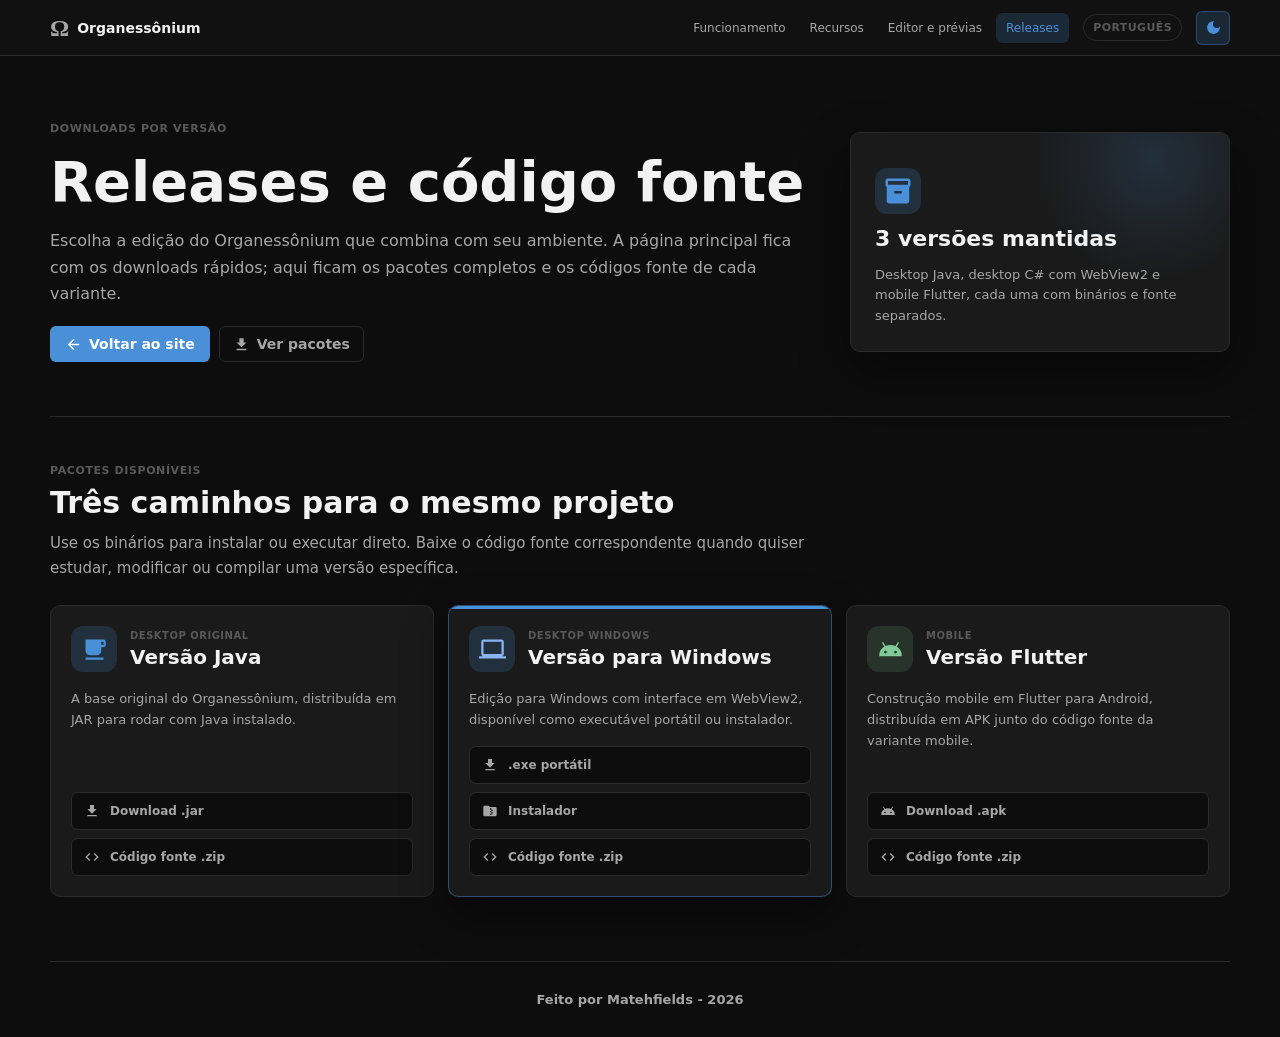
==== releases.html @ c00cdf8a "Add files via upload" ====
<!DOCTYPE html>
<html lang="pt-BR" data-theme="dark">
<head>
    <meta charset="UTF-8"/>
    <meta name="viewport" content="width=device-width, initial-scale=1"/>
    <title>Organessônium | Releases</title>
    <link rel="icon" type="image/png" href="images/logo.png"/>
    <link rel="stylesheet" href="css/style.css"/>
</head>
<body data-page="releases">
<header class="site-topbar">
    <a class="site-brand" href="index.html#inicio" aria-label="Organessônium">
        <span class="logo-omega">Ω</span>
        <span>Organessônium</span>
    </a>
    <nav class="site-nav" aria-label="Seções do site" data-i18n-attr="aria-label:navLabel">
        <a href="index.html#funcionamento" data-i18n="navFlow">Funcionamento</a>
        <a href="index.html#recursos" data-i18n="navFeatures">Recursos</a>
        <a href="index.html#editor" data-i18n="navEditor">Editor e prévias</a>
        <a class="active" href="releases.html" data-i18n="navReleases">Releases</a>
    </nav>
    <button id="language-toggle" class="language-toggle" type="button" aria-label="Alternar idioma">
        <span data-i18n="languageButton">Português</span>
    </button>
    <button id="theme-toggle" class="theme-toggle-button" type="button" aria-label="Alternar tema" title="Alternar tema">
        <span data-icon="dark_mode" data-size="17"></span>
    </button>
</header>

<main>
    <section class="release-hero" aria-labelledby="release-title">
        <div class="release-hero-copy">
            <span class="eyebrow" data-i18n="releasesEyebrow">Downloads por versão</span>
            <h1 id="release-title" data-i18n="releasesTitle">Releases e código fonte</h1>
            <p data-i18n="releasesLead">
                Escolha a edição do Organessônium que combina com seu ambiente. A página principal fica com os downloads rápidos; aqui ficam os pacotes completos e os códigos fonte de cada variante.
            </p>
            <div class="hero-actions">
                <a class="btn-primary" href="index.html#inicio">
                    <span data-icon="arrow_back" data-size="17"></span>
                    <span data-i18n="backToHome">Voltar ao site</span>
                </a>
                <a class="btn-secondary" href="#release-grid">
                    <span data-icon="download" data-size="17"></span>
                    <span data-i18n="seePackages">Ver pacotes</span>
                </a>
            </div>
        </div>
        <div class="release-summary-card">
            <span class="release-summary-icon" data-icon="inventory_2" data-size="30"></span>
            <strong data-i18n="releaseSummaryTitle">3 versões mantidas</strong>
            <p data-i18n="releaseSummaryText">Desktop Java, desktop C# com WebView2 e mobile Flutter, cada uma com binários e fonte separados.</p>
        </div>
    </section>

    <section id="release-grid" class="content-band release-band" aria-labelledby="release-grid-title">
        <div class="section-heading">
            <span class="eyebrow" data-i18n="releaseGridEyebrow">Pacotes disponíveis</span>
            <h2 id="release-grid-title" data-i18n="releaseGridTitle">Três caminhos para o mesmo projeto</h2>
            <p data-i18n="releaseGridLead">Use os binários para instalar ou executar direto. Baixe o código fonte correspondente quando quiser estudar, modificar ou compilar uma versão específica.</p>
        </div>

        <div class="release-grid">
            <article class="release-card">
                <div class="release-card-head">
                    <span class="release-card-icon" data-icon="coffee" data-size="27"></span>
                    <div>
                        <span class="release-tag" data-i18n="releaseJavaTag">Desktop original</span>
                        <h3 data-i18n="releaseJavaTitle">Versão Java</h3>
                    </div>
                </div>
                <p data-i18n="releaseJavaText">A base original do Organessônium, distribuída em JAR para rodar com Java instalado.</p>
                <div class="release-download-list" aria-label="Downloads Java" data-i18n-attr="aria-label:releaseJavaDownloads">
                    <a href="downloads/Organessonium.jar" download>
                        <span data-icon="download" data-size="16"></span>
                        <span data-i18n="downloadJar">Download .jar</span>
                    </a>
                    <a href="downloads/Organessonium-java-source.zip" download>
                        <span data-icon="code" data-size="16"></span>
                        <span data-i18n="downloadSource">Código fonte .zip</span>
                    </a>
                </div>
            </article>

            <article class="release-card featured">
                <div class="release-card-head">
                    <span class="release-card-icon blue" data-icon="desktop_windows" data-size="27"></span>
                    <div>
                        <span class="release-tag" data-i18n="releaseCsharpTag">Desktop Windows</span>
                        <h3 data-i18n="releaseCsharpTitle">Versão para Windows</h3>
                    </div>
                </div>
                <p data-i18n="releaseCsharpText">Edição para Windows com interface em WebView2, disponível como executável portátil ou instalador.</p>
                <div class="release-download-list" aria-label="Downloads C# e WebView2" data-i18n-attr="aria-label:releaseCsharpDownloads">
                    <a href="downloads/Organessonium.exe" download>
                        <span data-icon="download" data-size="16"></span>
                        <span data-i18n="downloadExe">.exe portátil</span>
                    </a>
                    <a href="downloads/Organessonium-installer.exe" download>
                        <span data-icon="folder_zip" data-size="16"></span>
                        <span data-i18n="downloadInstaller">Instalador</span>
                    </a>
                    <a href="downloads/Organessonium-windows-source.zip" download>
                        <span data-icon="code" data-size="16"></span>
                        <span data-i18n="downloadSource">Código fonte .zip</span>
                    </a>
                </div>
            </article>

            <article class="release-card">
                <div class="release-card-head">
                    <span class="release-card-icon green" data-icon="android" data-size="27"></span>
                    <div>
                        <span class="release-tag" data-i18n="releaseFlutterTag">Mobile</span>
                        <h3 data-i18n="releaseFlutterTitle">Versão Flutter</h3>
                    </div>
                </div>
                <p data-i18n="releaseFlutterText">Construção mobile em Flutter para Android, distribuída em APK junto do código fonte da variante mobile.</p>
                <div class="release-download-list" aria-label="Downloads Flutter" data-i18n-attr="aria-label:releaseFlutterDownloads">
                    <a href="downloads/Organessonium.apk" download>
                        <span data-icon="android" data-size="16"></span>
                        <span data-i18n="downloadApk">Download .apk</span>
                    </a>
                    <a href="downloads/Organessonium-flutter-source.zip" download>
                        <span data-icon="code" data-size="16"></span>
                        <span data-i18n="downloadSource">Código fonte .zip</span>
                    </a>
                </div>
            </article>
        </div>
    </section>
</main>

<footer class="site-footer">
    <span>Feito por Matehfields - 2026</span>
</footer>

<script src="js/icons.js"></script>
<script src="js/script.js"></script>
</body>
</html>
---- css/style.css ----
*,*::before,*::after{box-sizing:border-box;margin:0;padding:0;}

:root{
    --bg:#0D0D0D;
    --surface:#1a1a1a;
    --surface2:#222;
    --surface3:#2a2a2a;
    --border:#2a2a2a;
    --border-hover:#444;
    --text-primary:#F2F2F2;
    --text-secondary:#A6A6A6;
    --text-muted:#595959;
    --accent:#4A90D9;
    --accent-dim:rgba(74,144,217,.18);
    --card-bg:#1a1a1a;
    --thumb-bg:#161616;
    --topbar-bg:#111;
    --shadow:rgba(0,0,0,.46);
    --max-width:1180px;
}

[data-theme="light"]{
    --bg:#f8f9fa;
    --surface:#fff;
    --surface2:#f1f3f4;
    --surface3:#e8eaed;
    --border:#e0e0e0;
    --border-hover:#bbb;
    --text-primary:#202124;
    --text-secondary:#5f6368;
    --text-muted:#8b9098;
    --accent:#1a73e8;
    --accent-dim:rgba(26,115,232,.11);
    --card-bg:#fff;
    --thumb-bg:#f1f3f4;
    --topbar-bg:#fff;
    --shadow:rgba(60,64,67,.18);
}

html{scroll-behavior:smooth;background:var(--bg);}
body{
    min-height:100vh;
    background:var(--bg);
    color:var(--text-primary);
    font-family:'Segoe UI',system-ui,sans-serif;
    font-size:14px;
    -webkit-font-smoothing:antialiased;
}
button,a{font:inherit;}
a{color:inherit;text-decoration:none;}
code{
    background:var(--surface3);
    border:1px solid var(--border);
    border-radius:4px;
    color:var(--text-secondary);
    font-family:'Cascadia Code','Consolas',monospace;
    font-size:.88em;
    padding:1px 5px;
}
.svg-icon{display:block;flex-shrink:0;}

.site-topbar{
    position:sticky;
    top:0;
    z-index:20;
    min-height:56px;
    display:flex;
    align-items:center;
    gap:14px;
    padding:0 max(16px,calc((100vw - var(--max-width))/2));
    background:var(--topbar-bg);
    border-bottom:1px solid var(--border);
}
.site-brand{
    display:flex;
    align-items:center;
    gap:8px;
    min-width:0;
    font-weight:800;
    white-space:nowrap;
}
.logo-omega{
    color:var(--text-secondary);
    font-family:Georgia,serif;
    font-size:24px;
    font-weight:900;
    line-height:1;
}
.site-nav{
    display:flex;
    align-items:center;
    gap:4px;
    margin-left:auto;
}
.site-nav a{
    border-radius:6px;
    color:var(--text-secondary);
    font-size:12px;
    padding:8px 10px;
    transition:background .15s,color .15s;
}
.site-nav a:hover{background:var(--surface2);color:var(--text-primary);}
.site-nav a.active{
    background:var(--accent-dim);
    color:var(--accent);
}
.language-toggle{
    border:1px solid var(--border);
    border-radius:999px;
    background:transparent;
    color:var(--text-muted);
    cursor:pointer;
    font-size:11px;
    font-weight:700;
    letter-spacing:.4px;
    padding:6px 9px;
    text-transform:uppercase;
    white-space:nowrap;
    transition:background .15s,color .15s,border-color .15s;
}
.language-toggle:hover{background:var(--surface2);border-color:var(--border-hover);color:var(--text-secondary);}
.theme-toggle-button{
    width:34px;
    height:34px;
    display:flex;
    align-items:center;
    justify-content:center;
    border:1px solid var(--border);
    border-radius:6px;
    background:transparent;
    color:var(--text-muted);
    cursor:pointer;
    transition:background .15s,color .15s;
}
.theme-toggle-button:hover{background:var(--surface2);color:var(--text-secondary);}
[data-theme="dark"] .theme-toggle-button{background:var(--accent-dim);color:var(--accent);border-color:rgba(74,144,217,.35);}
[data-theme="light"] .theme-toggle-button{background:transparent;color:var(--text-muted);}

.hero-section{
    width:min(var(--max-width),calc(100% - 32px));
    min-height:calc(100vh - 126px);
    margin:0 auto;
    padding:42px 0 34px;
    display:grid;
    grid-template-columns:minmax(0,.92fr) minmax(420px,1.08fr);
    gap:38px;
    align-items:center;
}
.hero-copy{
    display:flex;
    flex-direction:column;
    align-items:flex-start;
    gap:18px;
}
.eyebrow{
    color:var(--text-muted);
    font-size:11px;
    font-weight:800;
    letter-spacing:.6px;
    text-transform:uppercase;
}
h1{
    font-size:56px;
    font-weight:850;
    line-height:1.02;
    letter-spacing:0;
}
.hero-lede{
    max-width:640px;
    color:var(--text-secondary);
    font-size:16px;
    line-height:1.68;
}
.hero-actions{
    display:flex;
    flex-wrap:wrap;
    gap:9px;
}
.download-actions{
    display:grid;
    grid-template-columns:repeat(2,minmax(0,1fr));
    gap:8px;
    width:min(520px,100%);
}
.download-actions a{
    min-height:36px;
    display:flex;
    align-items:center;
    justify-content:center;
    gap:7px;
    border:1px solid var(--border);
    border-radius:6px;
    background:var(--surface);
    color:var(--text-secondary);
    font-size:12px;
    font-weight:700;
    padding:0 11px;
    transition:background .15s,border-color .15s,color .15s;
}
.download-actions a:hover{
    background:var(--surface2);
    border-color:var(--border-hover);
    color:var(--text-primary);
}
.download-more-link{
    display:inline-flex;
    align-items:center;
    gap:7px;
    color:var(--text-muted);
    font-size:12px;
    font-weight:700;
    transition:color .15s;
}
.download-more-link:hover{color:var(--accent);}
.btn-primary,.btn-secondary{
    min-height:36px;
    display:inline-flex;
    align-items:center;
    justify-content:center;
    gap:7px;
    border-radius:6px;
    cursor:pointer;
    font-weight:700;
}
.btn-primary{
    border:0;
    background:var(--accent);
    color:#fff;
    padding:0 15px;
}
.btn-primary:hover{filter:brightness(1.12);}
.btn-secondary{
    border:1px solid var(--border);
    background:transparent;
    color:var(--text-secondary);
    padding:0 13px;
}
.btn-secondary:hover{background:var(--surface2);border-color:var(--border-hover);color:var(--text-primary);}

.site-product-shot,
.site-product-shot *,
.site-editor-preview,
.site-editor-preview *,
.site-preview-list,
.site-preview-list *{
    box-sizing:border-box;
}
.site-product-shot :where(article,div,span,small,strong,footer,button),
.site-editor-preview :where(article,div,span,small,strong,button,h3,p),
.site-preview-list :where(article,div,span,h3,p){
    font-family:'Segoe UI',system-ui,sans-serif;
    letter-spacing:0;
}
.site-product-shot{
    position:relative;
    min-height:500px;
    border:1px solid var(--border);
    border-radius:10px;
    background:var(--bg);
    box-shadow:0 26px 68px var(--shadow);
    overflow:hidden;
}
.site-mock-topbar{
    height:56px;
    display:grid;
    grid-template-columns:auto minmax(180px,1fr) auto;
    gap:10px;
    align-items:center;
    background:var(--topbar-bg);
    border-bottom:1px solid var(--border);
    padding:0 12px;
}
.site-mock-brand{
    display:flex;
    align-items:center;
    gap:8px;
    min-width:0;
}
.site-mock-brand div{min-width:0;display:flex;flex-direction:column;gap:2px;}
.site-mock-brand strong{font-size:13px;line-height:1.2;overflow:hidden;text-overflow:ellipsis;white-space:nowrap;}
.site-mock-brand span:not(.logo-omega){color:var(--text-muted);font-size:11px;overflow:hidden;text-overflow:ellipsis;white-space:nowrap;}
.site-mock-search{
    min-width:0;
    height:36px;
    display:flex;
    align-items:center;
    gap:8px;
    border:1px solid var(--border);
    border-radius:24px;
    background:var(--surface2);
    color:var(--text-muted);
    padding:0 12px;
}
.site-mock-search span:last-child{overflow:hidden;text-overflow:ellipsis;white-space:nowrap;}
.site-mock-actions{display:flex;align-items:center;gap:5px;color:var(--text-secondary);}
.site-mock-actions > span{
    width:34px;
    height:34px;
    display:flex;
    align-items:center;
    justify-content:center;
    border-radius:6px;
}
.site-mock-actions > span:nth-child(1){background:var(--accent-dim);color:var(--accent);}
.site-mock-body{
    position:relative;
    min-height:414px;
    padding:14px 14px 104px;
}
.site-folder-chip{
    height:48px;
    display:grid;
    grid-template-columns:28px minmax(0,1fr) auto;
    align-items:center;
    gap:8px;
    border:1px solid var(--border);
    border-radius:8px;
    background:var(--card-bg);
    padding:0 10px;
    margin-bottom:12px;
}
.site-folder-chip svg{color:var(--folder-color);}
.site-folder-chip span:nth-child(2){font-weight:700;overflow:hidden;text-overflow:ellipsis;white-space:nowrap;}
.site-folder-chip small{color:var(--text-muted);font-size:11px;}
.site-file-grid{
    position:relative;
    z-index:1;
    display:grid;
    grid-template-columns:repeat(4,minmax(0,1fr));
    gap:10px;
}
.site-file-tile{
    min-width:0;
    height:188px;
    display:flex;
    flex-direction:column;
    border:2px solid var(--border);
    border-radius:8px;
    background:var(--card-bg);
    overflow:hidden;
}
.site-file-tile.site-selected{
    border-color:var(--accent);
    background:var(--card-bg);
    box-shadow:0 0 0 1px var(--accent);
}
.site-file-tile.site-selected .site-tile-icon{background:rgba(74,144,217,.10);}
.site-file-tile.site-selected footer{background:rgba(74,144,217,.16);}
.site-tile-icon{
    flex:1;
    display:flex;
    align-items:center;
    justify-content:center;
    background:var(--thumb-bg);
    border-bottom:1px solid var(--border);
}
.site-image-icon{color:#F28B82;}
.site-pdf-icon{color:#EF9A9A;}
.site-doc-icon{color:#81D4FA;}
.site-code-icon{color:#90CAF9;}
.site-file-tile footer{
    height:44px;
    min-height:44px;
    display:grid;
    grid-template-columns:minmax(0,1fr) 20px;
    align-items:center;
    gap:6px;
    padding:0 8px;
}
.site-file-tile footer span:first-child{
    min-width:0;
    overflow:hidden;
    text-overflow:ellipsis;
    white-space:nowrap;
    font-size:12px;
    font-weight:600;
}
.site-selection-box{
    position:absolute;
    z-index:2;
    left:28px;
    top:204px;
    width:252px;
    height:150px;
    border:1px solid rgba(74,144,217,.9);
    background:rgba(74,144,217,.10);
    box-shadow:0 0 0 1px rgba(74,144,217,.16) inset;
    pointer-events:none;
}
.site-selection-bar{
    position:absolute;
    left:50%;
    bottom:18px;
    transform:translateX(-50%);
    z-index:4;
    width:min(430px,calc(100% - 28px));
    min-height:48px;
    display:grid;
    grid-template-columns:minmax(0,1fr) auto 28px;
    align-items:center;
    gap:10px;
    border:1px solid var(--border);
    border-radius:10px;
    background:var(--surface);
    box-shadow:0 14px 38px var(--shadow);
    padding:8px 10px 8px 14px;
}
.site-selection-count{
    min-width:0;
    color:var(--text-primary);
    font-size:13px;
    font-weight:700;
    white-space:nowrap;
}
.site-selection-actions{
    display:flex;
    align-items:center;
    gap:6px;
}
.site-selection-actions button{
    height:30px;
    display:flex;
    align-items:center;
    justify-content:center;
    gap:5px;
    border:1px solid var(--border);
    border-radius:6px;
    background:var(--surface2);
    color:var(--text-primary);
    cursor:default;
    font-size:12px;
    font-weight:600;
    padding:0 10px;
}
.site-selection-actions .site-danger{color:#e53935;background:rgba(229,57,53,.12);border-color:rgba(229,57,53,.34);}
.site-selection-close{
    width:28px;
    height:28px;
    display:flex;
    align-items:center;
    justify-content:center;
    border:0;
    border-radius:50%;
    background:transparent;
    color:var(--text-muted);
    cursor:default;
}
.site-mock-status{
    position:absolute;
    left:0;
    right:0;
    bottom:0;
    height:30px;
    display:flex;
    align-items:center;
    justify-content:space-between;
    gap:12px;
    padding:0 14px;
    background:var(--topbar-bg);
    border-top:1px solid var(--border);
    color:var(--text-muted);
    font-size:11px;
}

.content-band{
    width:min(var(--max-width),calc(100% - 32px));
    margin:0 auto;
    padding:64px 0;
    border-top:1px solid var(--border);
}
.hero-section + .content-band{padding-top:34px;}
.section-heading{
    max-width:790px;
    margin-bottom:24px;
}
.section-heading h2{
    font-size:30px;
    font-weight:800;
    line-height:1.2;
    letter-spacing:0;
    margin:8px 0 10px;
}
.section-heading p{
    color:var(--text-secondary);
    font-size:15px;
    line-height:1.68;
}
.flow-grid{
    display:grid;
    grid-template-columns:repeat(4,minmax(0,1fr));
    gap:12px;
}
.flow-step,.feature-card{
    min-width:0;
    border:1px solid var(--border);
    border-radius:8px;
    background:var(--surface);
    padding:18px;
}
.flow-step{
    display:grid;
    grid-template-columns:minmax(0,1fr) 34px;
    gap:12px;
    align-content:start;
}
.step-number{
    color:var(--text-muted);
    font-family:'Cascadia Code','Consolas',monospace;
    font-size:12px;
    font-weight:800;
}
.step-icon,.feature-icon{
    width:34px;
    height:34px;
    display:flex;
    align-items:center;
    justify-content:center;
    border-radius:50%;
    background:var(--accent-dim);
    color:var(--accent);
}
.feature-icon.green{background:rgba(129,201,149,.14);color:#81C995;}
.feature-icon.amber{background:rgba(255,183,77,.15);color:#FFB74D;}
.feature-icon.coral{background:rgba(242,139,130,.14);color:#F28B82;}
.feature-icon.purple{background:rgba(197,138,249,.13);color:#C58AF9;}
.flow-step h3,.feature-card h3{
    color:var(--text-primary);
    font-size:15px;
    line-height:1.35;
}
.flow-step h3,.flow-step p{grid-column:1 / -1;}
.flow-step p,.feature-card p{
    color:var(--text-secondary);
    font-size:13px;
    line-height:1.6;
}
.feature-grid{
    display:grid;
    grid-template-columns:repeat(3,minmax(0,1fr));
    gap:12px;
}
.feature-card{
    display:flex;
    flex-direction:column;
    gap:11px;
}

.site-editor-layout{
    display:grid;
    grid-template-columns:minmax(420px,1fr) minmax(300px,.62fr);
    gap:18px;
    align-items:stretch;
}
.site-editor-preview{
    border:1px solid var(--border);
    border-radius:10px;
    background:var(--surface);
    box-shadow:0 20px 50px var(--shadow);
    overflow:hidden;
    min-height:438px;
    display:flex;
    flex-direction:column;
}
.site-editor-appbar{
    height:54px;
    display:grid;
    grid-template-columns:auto minmax(180px,1fr) auto;
    align-items:center;
    gap:12px;
    padding:0 12px;
    background:var(--topbar-bg);
    border-bottom:1px solid var(--border);
}
.site-editor-brand{
    display:flex;
    align-items:center;
    gap:8px;
    font-size:13px;
    font-weight:800;
}
.site-editor-brand .logo-omega{font-size:21px;}
.site-editor-search{
    min-width:0;
    height:34px;
    display:flex;
    align-items:center;
    gap:8px;
    border:1px solid var(--border);
    border-radius:22px;
    background:var(--surface2);
    color:var(--text-muted);
    padding:0 12px;
}
.site-editor-search span:last-child{overflow:hidden;text-overflow:ellipsis;white-space:nowrap;}
.site-editor-actions{
    display:flex;
    align-items:center;
    gap:4px;
    color:var(--text-secondary);
}
.site-editor-actions span{
    width:30px;
    height:30px;
    display:flex;
    align-items:center;
    justify-content:center;
    border-radius:5px;
}
.site-editor-actions span:first-child{background:var(--accent-dim);color:var(--accent);}
.site-editor-tabs{
    height:42px;
    display:flex;
    align-items:center;
    gap:4px;
    padding:0 10px;
    border-bottom:1px solid var(--border);
    background:var(--topbar-bg);
}
.site-editor-tabs button{
    height:30px;
    display:flex;
    align-items:center;
    gap:6px;
    border:1px solid var(--border);
    border-radius:6px;
    background:transparent;
    color:var(--text-secondary);
    padding:0 10px;
    cursor:default;
    font-size:12px;
}
.site-editor-tabs button.site-tab-active{border-color:var(--accent);background:var(--accent-dim);color:var(--accent);}
.site-editor-docbar{
    display:grid;
    grid-template-columns:minmax(0,1fr) auto;
    align-items:center;
    gap:12px;
    padding:10px 12px;
    border-bottom:1px solid var(--border);
    background:var(--surface);
}
.site-editor-doc-meta{
    min-width:0;
    display:flex;
    align-items:center;
    gap:9px;
}
.site-editor-doc-icon{
    width:34px;
    height:34px;
    display:flex;
    align-items:center;
    justify-content:center;
    border-radius:8px;
    background:var(--accent-dim);
    color:var(--accent);
}
.site-editor-doc-meta div{
    min-width:0;
    display:flex;
    flex-direction:column;
    gap:2px;
}
.site-editor-doc-meta small{
    color:var(--text-secondary);
    font-size:10px;
    font-weight:800;
    letter-spacing:.5px;
    text-transform:uppercase;
}
.site-editor-doc-meta strong{
    max-width:88px;
    overflow:hidden;
    text-overflow:ellipsis;
    white-space:nowrap;
    font-size:12px;
}
.site-editor-save{
    border:1px solid rgba(129,201,149,.38);
    border-radius:999px;
    color:#81C995;
    font-size:11px;
    font-weight:700;
    padding:6px 9px;
    white-space:nowrap;
}
.site-editor-toolbar{
    min-width:0;
    display:flex;
    align-items:center;
    justify-content:flex-end;
    gap:5px;
}
.site-editor-toolbar button{
    width:31px;
    height:30px;
    flex:0 0 auto;
    display:flex;
    align-items:center;
    justify-content:center;
    border:1px solid var(--border);
    border-radius:5px;
    background:var(--bg);
    color:var(--text-secondary);
    cursor:default;
    font-size:12px;
    font-weight:700;
    padding:0 8px;
}
.site-editor-toolbar button:hover{
    border-color:var(--border-hover);
    color:var(--text-primary);
}
.site-editor-zoom{
    height:30px;
    min-width:46px;
    flex:0 0 auto;
    display:flex;
    align-items:center;
    justify-content:center;
    border:1px solid var(--border);
    border-radius:5px;
    background:var(--bg);
    color:var(--text-secondary);
    font-size:12px;
}
.site-editor-workspace{
    flex:1;
    display:flex;
    align-items:flex-start;
    justify-content:center;
    background:var(--bg);
    padding:16px 22px;
}
.site-markdown-page{
    width:min(620px,100%);
    min-height:230px;
    margin:0 auto;
    border:1px solid var(--border);
    border-radius:8px;
    background:var(--surface);
    color:var(--text-primary);
    padding:32px 68px;
    line-height:1.65;
}
.site-markdown-page h3{font-size:28px;margin-bottom:14px;}
.site-markdown-page p{color:var(--text-secondary);margin-bottom:12px;}
.site-markdown-page ul{margin-left:20px;color:var(--text-secondary);}
.site-preview-list{
    align-self:stretch;
    display:grid;
    grid-template-rows:repeat(3,auto);
    align-content:space-between;
    gap:10px;
}
.site-preview-list article{
    position:relative;
    display:grid;
    grid-template-columns:34px minmax(0,1fr);
    gap:12px;
    border:1px solid var(--border);
    border-radius:8px;
    background:var(--surface);
    padding:16px;
    min-height:118px;
    align-content:center;
}
.site-preview-list article:not(:last-child)::after{
    content:"";
    position:absolute;
    left:0;
    right:0;
    bottom:-31px;
    height:1px;
    background:var(--border);
    pointer-events:none;
}
.site-preview-list article > span{
    width:34px;
    height:34px;
    display:flex;
    align-items:center;
    justify-content:center;
    border-radius:50%;
    background:var(--accent-dim);
    color:var(--accent);
}
.site-preview-list h3{font-size:15px;margin-bottom:6px;}
.site-preview-list p{color:var(--text-secondary);font-size:13px;line-height:1.6;}

.release-hero{
    width:min(var(--max-width),calc(100% - 32px));
    min-height:360px;
    margin:0 auto;
    padding:58px 0 46px;
    display:grid;
    grid-template-columns:minmax(0,1fr) minmax(280px,380px);
    gap:28px;
    align-items:center;
}
.release-hero-copy{
    display:flex;
    flex-direction:column;
    align-items:flex-start;
    gap:18px;
}
.release-hero-copy p{
    max-width:760px;
    color:var(--text-secondary);
    font-size:16px;
    line-height:1.68;
}
.release-summary-card{
    min-height:220px;
    display:flex;
    flex-direction:column;
    justify-content:flex-end;
    gap:12px;
    border:1px solid var(--border);
    border-radius:10px;
    background:
        radial-gradient(circle at 80% 12%, var(--accent-dim), transparent 34%),
        var(--surface);
    box-shadow:0 20px 50px var(--shadow);
    padding:24px;
}
.release-summary-icon,.release-card-icon{
    width:46px;
    height:46px;
    display:flex;
    align-items:center;
    justify-content:center;
    border-radius:12px;
    background:var(--accent-dim);
    color:var(--accent);
}
.release-summary-card strong{
    color:var(--text-primary);
    font-size:22px;
    line-height:1.2;
}
.release-summary-card p{
    color:var(--text-secondary);
    font-size:13px;
    line-height:1.6;
}
.release-band{padding-top:44px;}
.release-grid{
    display:grid;
    grid-template-columns:repeat(3,minmax(0,1fr));
    gap:14px;
}
.release-card{
    position:relative;
    min-width:0;
    display:flex;
    flex-direction:column;
    gap:16px;
    border:1px solid var(--border);
    border-radius:10px;
    background:var(--surface);
    padding:20px;
    overflow:hidden;
}
.release-card.featured{
    border-color:rgba(74,144,217,.45);
    box-shadow:0 18px 46px var(--shadow);
}
.release-card.featured::before{
    content:"";
    position:absolute;
    inset:0 0 auto;
    height:3px;
    background:var(--accent);
}
.release-card-head{
    display:flex;
    align-items:center;
    gap:13px;
}
.release-card-icon.blue{background:rgba(74,144,217,.18);color:#8AB4F8;}
.release-card-icon.green{background:rgba(129,201,149,.14);color:#81C995;}
.release-tag{
    display:block;
    color:var(--text-muted);
    font-size:10px;
    font-weight:800;
    letter-spacing:.5px;
    text-transform:uppercase;
    margin-bottom:4px;
}
.release-card h3{
    color:var(--text-primary);
    font-size:20px;
    line-height:1.2;
}
.release-card p{
    color:var(--text-secondary);
    font-size:13px;
    line-height:1.62;
}
.release-download-list{
    display:flex;
    flex-direction:column;
    gap:8px;
    margin-top:auto;
}
.release-download-list a{
    min-height:38px;
    display:flex;
    align-items:center;
    justify-content:flex-start;
    gap:10px;
    border:1px solid var(--border);
    border-radius:7px;
    background:var(--bg);
    color:var(--text-secondary);
    font-size:12px;
    font-weight:800;
    padding:0 12px;
    transition:background .15s,border-color .15s,color .15s,transform .15s;
}
.release-download-list a span:last-child{
    min-width:0;
    overflow:hidden;
    text-overflow:ellipsis;
    white-space:nowrap;
}
.release-download-list a:hover{
    background:var(--surface2);
    border-color:var(--border-hover);
    color:var(--text-primary);
    transform:translateY(-1px);
}

.site-footer{
    width:min(var(--max-width),calc(100% - 32px));
    min-height:76px;
    margin:0 auto;
    display:flex;
    align-items:center;
    justify-content:center;
    border-top:1px solid var(--border);
    color:var(--text-secondary);
    font-size:13px;
    font-weight:700;
}

:focus-visible{outline:2px solid var(--accent);outline-offset:2px;}

@media (max-width:1040px){
    .site-nav{display:none;}
    .hero-section{
        min-height:auto;
        grid-template-columns:1fr;
        padding-top:34px;
    }
    .site-product-shot{min-height:460px;}
    .flow-grid,.feature-grid{grid-template-columns:repeat(2,minmax(0,1fr));}
    .site-editor-layout{grid-template-columns:1fr;}
    .site-preview-list{align-self:start;align-content:start;grid-template-rows:none;}
    .site-editor-toolbar{justify-content:flex-start;overflow-x:auto;}
    .release-hero{grid-template-columns:1fr;min-height:auto;padding-top:38px;}
    .release-grid{grid-template-columns:1fr;}
}

@media (max-width:700px){
    .site-topbar{
        flex-wrap:wrap;
        gap:9px;
        padding:10px 16px;
    }
    .site-brand{flex:1;}
    .language-toggle{order:3;}
    h1{font-size:40px;}
    .hero-lede{font-size:15px;}
    .hero-section{
        padding:26px 0 22px;
        gap:24px;
    }
    .site-product-shot{min-height:326px;}
    .site-mock-topbar{
        height:50px;
        grid-template-columns:1fr auto;
        padding:0 10px;
    }
    .site-mock-brand span:not(.logo-omega),.site-mock-search,.site-mock-actions,.site-folder-chip{display:none;}
    .site-mock-body{min-height:246px;padding:10px 10px 86px;}
    .site-selection-box{
        left:20px;
        top:74px;
        width:calc(100% - 72px);
        height:86px;
    }
    .site-file-grid{grid-template-columns:repeat(2,minmax(0,1fr));}
    .site-file-tile{height:112px;}
    .site-file-tile:nth-child(n+3){display:none;}
    .site-mock-status{font-size:10px;}
    .site-mock-status span:last-child{display:none;}
    .site-selection-bar{
        grid-template-columns:minmax(0,1fr) 28px;
        width:calc(100% - 20px);
        bottom:12px;
    }
    .site-selection-actions{display:none;}
    .content-band{padding:46px 0;}
    .hero-section + .content-band{padding-top:28px;}
    .section-heading h2{font-size:24px;}
    .flow-grid,.feature-grid{grid-template-columns:1fr;}
    .site-editor-preview{border-radius:8px;}
    .site-editor-appbar{grid-template-columns:1fr auto;}
    .site-editor-search,.site-editor-actions{display:none;}
    .site-editor-tabs{overflow-x:auto;}
    .site-editor-docbar{grid-template-columns:1fr;align-items:stretch;}
    .site-editor-doc-meta{width:100%;border-bottom:1px solid var(--border);padding:0 0 10px;}
    .site-editor-toolbar{width:100%;overflow-x:auto;}
    .site-editor-workspace{padding:14px 12px;}
    .site-markdown-page{
        width:100%;
        min-height:230px;
        padding:24px;
    }
    .download-actions{grid-template-columns:1fr;}
}

@media (prefers-reduced-motion: reduce){
    *,*::before,*::after{
        animation-duration:.001ms!important;
        animation-iteration-count:1!important;
        scroll-behavior:auto!important;
        transition-duration:.001ms!important;
    }
}
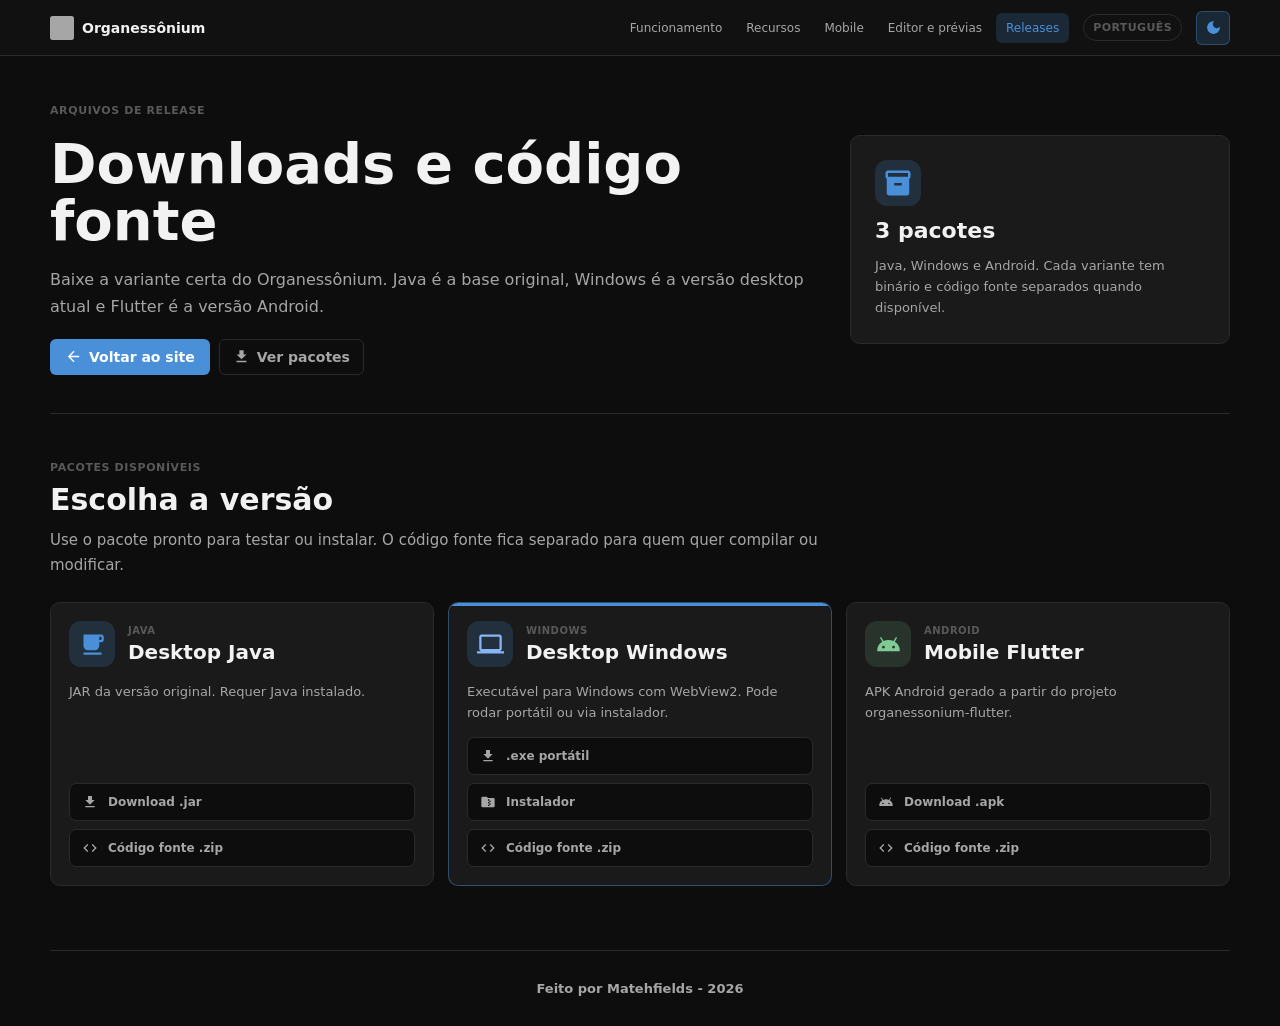
==== commit 13b9eff1: "Add files via upload" ====
--- a/releases.html
+++ b/releases.html
@@ -16,6 +16,7 @@
     <nav class="site-nav" aria-label="Seções do site" data-i18n-attr="aria-label:navLabel">
         <a href="index.html#funcionamento" data-i18n="navFlow">Funcionamento</a>
         <a href="index.html#recursos" data-i18n="navFeatures">Recursos</a>
+        <a href="index.html#mobile" data-i18n="navMobile">Mobile</a>
         <a href="index.html#editor" data-i18n="navEditor">Editor e prévias</a>
         <a class="active" href="releases.html" data-i18n="navReleases">Releases</a>
     </nav>
@@ -30,10 +31,10 @@
 <main>
     <section class="release-hero" aria-labelledby="release-title">
         <div class="release-hero-copy">
-            <span class="eyebrow" data-i18n="releasesEyebrow">Downloads por versão</span>
-            <h1 id="release-title" data-i18n="releasesTitle">Releases e código fonte</h1>
+            <span class="eyebrow" data-i18n="releasesEyebrow">Arquivos de release</span>
+            <h1 id="release-title" data-i18n="releasesTitle">Downloads e código fonte</h1>
             <p data-i18n="releasesLead">
-                Escolha a edição do Organessônium que combina com seu ambiente. A página principal fica com os downloads rápidos; aqui ficam os pacotes completos e os códigos fonte de cada variante.
+                Baixe a variante certa do Organessônium. Java é a base original, Windows é a versão desktop atual e Flutter é a versão Android.
             </p>
             <div class="hero-actions">
                 <a class="btn-primary" href="index.html#inicio">
@@ -48,16 +49,16 @@
         </div>
         <div class="release-summary-card">
             <span class="release-summary-icon" data-icon="inventory_2" data-size="30"></span>
-            <strong data-i18n="releaseSummaryTitle">3 versões mantidas</strong>
-            <p data-i18n="releaseSummaryText">Desktop Java, desktop C# com WebView2 e mobile Flutter, cada uma com binários e fonte separados.</p>
+            <strong data-i18n="releaseSummaryTitle">3 pacotes</strong>
+            <p data-i18n="releaseSummaryText">Java, Windows e Android. Cada variante tem binário e código fonte separados quando disponível.</p>
         </div>
     </section>
 
     <section id="release-grid" class="content-band release-band" aria-labelledby="release-grid-title">
         <div class="section-heading">
             <span class="eyebrow" data-i18n="releaseGridEyebrow">Pacotes disponíveis</span>
-            <h2 id="release-grid-title" data-i18n="releaseGridTitle">Três caminhos para o mesmo projeto</h2>
-            <p data-i18n="releaseGridLead">Use os binários para instalar ou executar direto. Baixe o código fonte correspondente quando quiser estudar, modificar ou compilar uma versão específica.</p>
+            <h2 id="release-grid-title" data-i18n="releaseGridTitle">Escolha a versão</h2>
+            <p data-i18n="releaseGridLead">Use o pacote pronto para testar ou instalar. O código fonte fica separado para quem quer compilar ou modificar.</p>
         </div>
 
         <div class="release-grid">
@@ -65,17 +66,17 @@
                 <div class="release-card-head">
                     <span class="release-card-icon" data-icon="coffee" data-size="27"></span>
                     <div>
-                        <span class="release-tag" data-i18n="releaseJavaTag">Desktop original</span>
-                        <h3 data-i18n="releaseJavaTitle">Versão Java</h3>
+                        <span class="release-tag" data-i18n="releaseJavaTag">Java</span>
+                        <h3 data-i18n="releaseJavaTitle">Desktop Java</h3>
                     </div>
                 </div>
-                <p data-i18n="releaseJavaText">A base original do Organessônium, distribuída em JAR para rodar com Java instalado.</p>
+                <p data-i18n="releaseJavaText">JAR da versão original. Requer Java instalado.</p>
                 <div class="release-download-list" aria-label="Downloads Java" data-i18n-attr="aria-label:releaseJavaDownloads">
-                    <a href="downloads/Organessonium.jar" download>
+                    <a href="https://github.com/Matehfields/Organessonium/releases/latest/download/Organessonium.jar" download>
                         <span data-icon="download" data-size="16"></span>
                         <span data-i18n="downloadJar">Download .jar</span>
                     </a>
-                    <a href="downloads/Organessonium-java-source.zip" download>
+                    <a href="https://github.com/Matehfields/Organessonium/releases/latest/download/Organessonium-java-source.zip" download>
                         <span data-icon="code" data-size="16"></span>
                         <span data-i18n="downloadSource">Código fonte .zip</span>
                     </a>
@@ -86,21 +87,21 @@
                 <div class="release-card-head">
                     <span class="release-card-icon blue" data-icon="desktop_windows" data-size="27"></span>
                     <div>
-                        <span class="release-tag" data-i18n="releaseCsharpTag">Desktop Windows</span>
-                        <h3 data-i18n="releaseCsharpTitle">Versão para Windows</h3>
+                        <span class="release-tag" data-i18n="releaseCsharpTag">Windows</span>
+                        <h3 data-i18n="releaseCsharpTitle">Desktop Windows</h3>
                     </div>
                 </div>
-                <p data-i18n="releaseCsharpText">Edição para Windows com interface em WebView2, disponível como executável portátil ou instalador.</p>
+                <p data-i18n="releaseCsharpText">Executável para Windows com WebView2. Pode rodar portátil ou via instalador.</p>
                 <div class="release-download-list" aria-label="Downloads C# e WebView2" data-i18n-attr="aria-label:releaseCsharpDownloads">
-                    <a href="downloads/Organessonium.exe" download>
+                    <a href="https://github.com/Matehfields/Organessonium/releases/latest/download/Organessonium.exe" download>
                         <span data-icon="download" data-size="16"></span>
                         <span data-i18n="downloadExe">.exe portátil</span>
                     </a>
-                    <a href="downloads/Organessonium-installer.exe" download>
+                    <a href="https://github.com/Matehfields/Organessonium/releases/latest/download/Organessonium-installer.exe" download>
                         <span data-icon="folder_zip" data-size="16"></span>
                         <span data-i18n="downloadInstaller">Instalador</span>
                     </a>
-                    <a href="downloads/Organessonium-windows-source.zip" download>
+                    <a href="https://github.com/Matehfields/Organessonium/releases/latest/download/Organessonium-windows-source.zip" download>
                         <span data-icon="code" data-size="16"></span>
                         <span data-i18n="downloadSource">Código fonte .zip</span>
                     </a>
@@ -111,17 +112,17 @@
                 <div class="release-card-head">
                     <span class="release-card-icon green" data-icon="android" data-size="27"></span>
                     <div>
-                        <span class="release-tag" data-i18n="releaseFlutterTag">Mobile</span>
-                        <h3 data-i18n="releaseFlutterTitle">Versão Flutter</h3>
+                        <span class="release-tag" data-i18n="releaseFlutterTag">Android</span>
+                        <h3 data-i18n="releaseFlutterTitle">Mobile Flutter</h3>
                     </div>
                 </div>
-                <p data-i18n="releaseFlutterText">Construção mobile em Flutter para Android, distribuída em APK junto do código fonte da variante mobile.</p>
+                <p data-i18n="releaseFlutterText">APK Android gerado a partir do projeto organessonium-flutter.</p>
                 <div class="release-download-list" aria-label="Downloads Flutter" data-i18n-attr="aria-label:releaseFlutterDownloads">
-                    <a href="downloads/Organessonium.apk" download>
+                    <a href="https://github.com/Matehfields/Organessonium/releases/latest/download/Organessonium.apk" download>
                         <span data-icon="android" data-size="16"></span>
                         <span data-i18n="downloadApk">Download .apk</span>
                     </a>
-                    <a href="downloads/Organessonium-flutter-source.zip" download>
+                    <a href="https://github.com/Matehfields/Organessonium/releases/latest/download/Organessonium-flutter-source.zip" download>
                         <span data-icon="code" data-size="16"></span>
                         <span data-i18n="downloadSource">Código fonte .zip</span>
                     </a>
--- a/css/style.css
+++ b/css/style.css
@@ -37,15 +37,25 @@
     --shadow:rgba(60,64,67,.18);
 }
 
-html{scroll-behavior:smooth;background:var(--bg);}
+html{
+    display:block;
+    scroll-behavior:smooth;
+    background:var(--bg);
+    overflow-x:hidden;
+}
 body{
+    display:block;
     min-height:100vh;
     background:var(--bg);
     color:var(--text-primary);
     font-family:'Segoe UI',system-ui,sans-serif;
     font-size:14px;
     -webkit-font-smoothing:antialiased;
-}
+    overflow-x:hidden;
+    overflow-y:auto;
+    user-select:auto;
+}
+[hidden]{display:none!important;}
 button,a{font:inherit;}
 a{color:inherit;text-decoration:none;}
 code{
@@ -80,11 +90,16 @@
     white-space:nowrap;
 }
 .logo-omega{
-    color:var(--text-secondary);
-    font-family:Georgia,serif;
-    font-size:24px;
-    font-weight:900;
-    line-height:1;
+    width:24px;
+    height:24px;
+    flex:0 0 24px;
+    display:inline-block;
+    color:var(--text-secondary);
+    background:currentColor;
+    -webkit-mask:url('../images/logo.png') center/contain no-repeat;
+    mask:url('../images/logo.png') center/contain no-repeat;
+    font-size:0;
+    line-height:0;
 }
 .site-nav{
     display:flex;
@@ -251,6 +266,7 @@
     font-family:'Segoe UI',system-ui,sans-serif;
     letter-spacing:0;
 }
+/* Site-only app mockup. Keep these classes prefixed so the public site does not depend on app CSS. */
 .site-product-shot{
     position:relative;
     min-height:500px;
@@ -578,7 +594,7 @@
     font-size:13px;
     font-weight:800;
 }
-.site-editor-brand .logo-omega{font-size:21px;}
+.site-editor-brand .logo-omega{width:21px;height:21px;flex-basis:21px;}
 .site-editor-search{
     min-width:0;
     height:34px;
@@ -788,11 +804,221 @@
 .site-preview-list h3{font-size:15px;margin-bottom:6px;}
 .site-preview-list p{color:var(--text-secondary);font-size:13px;line-height:1.6;}
 
+.mobile-band{border-top:1px solid var(--border);}
+.site-mobile-layout{
+    display:grid;
+    grid-template-columns:minmax(300px,410px) minmax(0,1fr);
+    gap:28px;
+    align-items:center;
+}
+.site-phone-shot{
+    min-width:0;
+    display:flex;
+    justify-content:center;
+}
+.site-phone-device{
+    width:min(100%,360px);
+    border:1px solid var(--border);
+    border-radius:30px;
+    background:#0b0b0b;
+    box-shadow:0 28px 70px var(--shadow);
+    padding:10px;
+}
+.site-phone-screen{
+    position:relative;
+    min-height:640px;
+    border:1px solid var(--border);
+    border-radius:22px;
+    background:var(--bg);
+    overflow:hidden;
+}
+.site-phone-status{
+    height:28px;
+    display:flex;
+    align-items:center;
+    justify-content:space-between;
+    color:var(--text-secondary);
+    font-size:11px;
+    font-weight:700;
+    padding:0 16px;
+}
+.site-phone-searchbar{
+    height:56px;
+    display:grid;
+    grid-template-columns:34px minmax(0,1fr) 28px;
+    align-items:center;
+    gap:9px;
+    border:1px solid var(--border);
+    border-radius:28px;
+    background:var(--surface);
+    color:var(--text-secondary);
+    margin:6px 10px 12px;
+    padding:0 12px;
+}
+.site-phone-searchbar > div{
+    min-width:0;
+    display:flex;
+    align-items:center;
+    gap:9px;
+    color:var(--text-muted);
+}
+.site-phone-searchbar > div span:last-child{
+    min-width:0;
+    overflow:hidden;
+    text-overflow:ellipsis;
+    white-space:nowrap;
+    font-size:13px;
+}
+.site-phone-menu{
+    width:34px;
+    height:34px;
+    display:flex;
+    align-items:center;
+    justify-content:center;
+}
+.site-phone-searchbar .logo-omega{width:24px;height:24px;color:var(--text-muted);}
+.site-phone-heading{
+    display:flex;
+    align-items:flex-end;
+    justify-content:space-between;
+    padding:0 16px 10px;
+}
+.site-phone-heading span{
+    color:var(--text-primary);
+    font-size:20px;
+    font-weight:800;
+}
+.site-phone-heading small{
+    color:var(--text-muted);
+    font-size:11px;
+    font-weight:700;
+    text-transform:uppercase;
+}
+.site-phone-grid{
+    display:grid;
+    grid-template-columns:repeat(2,minmax(0,1fr));
+    gap:10px;
+    padding:0 12px 116px;
+}
+.site-phone-card{
+    min-width:0;
+    height:172px;
+    display:flex;
+    flex-direction:column;
+    gap:10px;
+    border:1px solid var(--border);
+    border-radius:10px;
+    background:var(--surface);
+    padding:10px;
+}
+.site-phone-card.selected{
+    border-color:var(--accent);
+    background:var(--accent-dim);
+}
+.site-phone-card-head{
+    min-height:32px;
+    display:grid;
+    grid-template-columns:22px minmax(0,1fr);
+    align-items:center;
+    gap:8px;
+}
+.site-phone-card-head strong{
+    min-width:0;
+    overflow:hidden;
+    text-overflow:ellipsis;
+    white-space:nowrap;
+    color:var(--text-primary);
+    font-size:12px;
+}
+.site-phone-card-head svg{color:#8AB4F8;}
+.site-phone-card:not(.site-phone-folder) .site-phone-card-head svg{color:var(--text-secondary);}
+.site-phone-thumb{
+    flex:1;
+    display:flex;
+    align-items:center;
+    justify-content:center;
+    border-radius:8px;
+    background:var(--surface2);
+    color:#8AB4F8;
+}
+.site-phone-thumb.image{color:#F28B82;}
+.site-phone-thumb.pdf{color:#EF9A9A;}
+.site-phone-thumb.zip{color:#AECBFA;}
+.site-phone-fab{
+    position:absolute;
+    right:18px;
+    bottom:82px;
+    width:52px;
+    height:52px;
+    display:flex;
+    align-items:center;
+    justify-content:center;
+    border-radius:18px;
+    background:var(--accent);
+    color:#fff;
+    box-shadow:0 14px 32px var(--shadow);
+}
+.site-phone-nav{
+    position:absolute;
+    left:0;
+    right:0;
+    bottom:0;
+    height:70px;
+    display:grid;
+    grid-template-columns:repeat(3,minmax(0,1fr));
+    border-top:1px solid var(--border);
+    background:var(--topbar-bg);
+}
+.site-phone-nav > span{
+    min-width:0;
+    display:flex;
+    flex-direction:column;
+    align-items:center;
+    justify-content:center;
+    gap:4px;
+    color:var(--text-muted);
+}
+.site-phone-nav > span.active{color:var(--accent);}
+.site-phone-nav small{
+    max-width:100%;
+    overflow:hidden;
+    text-overflow:ellipsis;
+    white-space:nowrap;
+    font-size:10px;
+    font-weight:800;
+}
+.site-mobile-notes{
+    display:grid;
+    grid-template-columns:1fr;
+    gap:10px;
+}
+.site-mobile-notes article{
+    display:grid;
+    grid-template-columns:34px minmax(0,1fr);
+    gap:12px;
+    border:1px solid var(--border);
+    border-radius:8px;
+    background:var(--surface);
+    padding:16px;
+}
+.site-mobile-notes article > span{
+    width:34px;
+    height:34px;
+    display:flex;
+    align-items:center;
+    justify-content:center;
+    border-radius:50%;
+    background:var(--accent-dim);
+    color:var(--accent);
+}
+.site-mobile-notes h3{font-size:15px;margin-bottom:6px;}
+.site-mobile-notes p{color:var(--text-secondary);font-size:13px;line-height:1.6;}
+
 .release-hero{
     width:min(var(--max-width),calc(100% - 32px));
-    min-height:360px;
+    min-height:310px;
     margin:0 auto;
-    padding:58px 0 46px;
+    padding:48px 0 38px;
     display:grid;
     grid-template-columns:minmax(0,1fr) minmax(280px,380px);
     gap:28px;
@@ -811,17 +1037,14 @@
     line-height:1.68;
 }
 .release-summary-card{
-    min-height:220px;
+    min-height:190px;
     display:flex;
     flex-direction:column;
-    justify-content:flex-end;
+    justify-content:center;
     gap:12px;
     border:1px solid var(--border);
     border-radius:10px;
-    background:
-        radial-gradient(circle at 80% 12%, var(--accent-dim), transparent 34%),
-        var(--surface);
-    box-shadow:0 20px 50px var(--shadow);
+    background:var(--surface);
     padding:24px;
 }
 .release-summary-icon,.release-card-icon{
@@ -855,16 +1078,16 @@
     min-width:0;
     display:flex;
     flex-direction:column;
-    gap:16px;
+    gap:14px;
     border:1px solid var(--border);
     border-radius:10px;
     background:var(--surface);
-    padding:20px;
+    padding:18px;
     overflow:hidden;
 }
 .release-card.featured{
     border-color:rgba(74,144,217,.45);
-    box-shadow:0 18px 46px var(--shadow);
+    box-shadow:none;
 }
 .release-card.featured::before{
     content:"";
@@ -960,8 +1183,24 @@
     .site-editor-layout{grid-template-columns:1fr;}
     .site-preview-list{align-self:start;align-content:start;grid-template-rows:none;}
     .site-editor-toolbar{justify-content:flex-start;overflow-x:auto;}
+    .site-mobile-layout{grid-template-columns:1fr;}
+    .site-mobile-notes{grid-template-columns:repeat(3,minmax(0,1fr));}
     .release-hero{grid-template-columns:1fr;min-height:auto;padding-top:38px;}
     .release-grid{grid-template-columns:1fr;}
+}
+
+@media (hover:none) and (pointer:coarse){
+    .site-nav{display:none;}
+    .hero-section{
+        min-height:auto;
+        grid-template-columns:1fr;
+        padding-top:34px;
+    }
+    .site-product-shot{min-height:500px;}
+    .site-editor-layout{grid-template-columns:1fr;}
+    .site-preview-list{align-self:start;align-content:start;grid-template-rows:none;}
+    .site-editor-toolbar{justify-content:flex-start;overflow-x:auto;}
+    .site-mobile-layout{grid-template-columns:1fr;}
 }
 
 @media (max-width:700px){
@@ -978,31 +1217,57 @@
         padding:26px 0 22px;
         gap:24px;
     }
-    .site-product-shot{min-height:326px;}
+    .site-product-shot{min-height:560px;}
     .site-mock-topbar{
-        height:50px;
-        grid-template-columns:1fr auto;
-        padding:0 10px;
-    }
-    .site-mock-brand span:not(.logo-omega),.site-mock-search,.site-mock-actions,.site-folder-chip{display:none;}
-    .site-mock-body{min-height:246px;padding:10px 10px 86px;}
+        height:auto;
+        grid-template-columns:minmax(0,1fr) auto;
+        grid-template-areas:
+            "brand actions"
+            "search search";
+        gap:8px;
+        padding:8px 10px;
+    }
+    .site-mock-brand{grid-area:brand;}
+    .site-mock-brand span:not(.logo-omega){display:block;}
+    .site-mock-search{grid-area:search;height:32px;padding:0 10px;}
+    .site-mock-actions{grid-area:actions;}
+    .site-mock-actions > span{width:30px;height:30px;}
+    .site-folder-chip{height:44px;margin-bottom:10px;}
+    .site-mock-body{min-height:474px;padding:10px 10px 112px;}
     .site-selection-box{
         left:20px;
-        top:74px;
+        top:154px;
         width:calc(100% - 72px);
-        height:86px;
+        height:128px;
     }
     .site-file-grid{grid-template-columns:repeat(2,minmax(0,1fr));}
-    .site-file-tile{height:112px;}
-    .site-file-tile:nth-child(n+3){display:none;}
+    .site-file-tile{height:128px;}
+    .site-file-tile:nth-child(n+3){display:flex;}
     .site-mock-status{font-size:10px;}
-    .site-mock-status span:last-child{display:none;}
+    .site-mock-status span:last-child{display:inline;}
     .site-selection-bar{
         grid-template-columns:minmax(0,1fr) 28px;
+        grid-template-areas:
+            "count close"
+            "actions actions";
         width:calc(100% - 20px);
         bottom:12px;
-    }
-    .site-selection-actions{display:none;}
+        row-gap:8px;
+    }
+    .site-selection-count{grid-area:count;}
+    .site-selection-actions{
+        grid-area:actions;
+        display:flex;
+        justify-content:flex-start;
+        overflow:hidden;
+    }
+    .site-selection-actions button{
+        height:28px;
+        gap:4px;
+        padding:0 8px;
+        font-size:11px;
+    }
+    .site-selection-close{grid-area:close;}
     .content-band{padding:46px 0;}
     .hero-section + .content-band{padding-top:28px;}
     .section-heading h2{font-size:24px;}
@@ -1020,6 +1285,28 @@
         min-height:230px;
         padding:24px;
     }
+    .site-mobile-layout{gap:20px;}
+    .site-mobile-notes{grid-template-columns:1fr;}
+    .site-phone-device{
+        width:min(100%,340px);
+        border-radius:24px;
+        padding:8px;
+    }
+    .site-phone-screen{
+        min-height:594px;
+        border-radius:18px;
+    }
+    .site-phone-grid{
+        gap:8px;
+        padding:0 10px 110px;
+    }
+    .site-phone-card{
+        height:154px;
+        padding:9px;
+    }
+    .site-phone-card-head{gap:6px;}
+    .site-phone-card-head strong{font-size:11px;}
+    .site-phone-nav small{font-size:9px;}
     .download-actions{grid-template-columns:1fr;}
 }
 
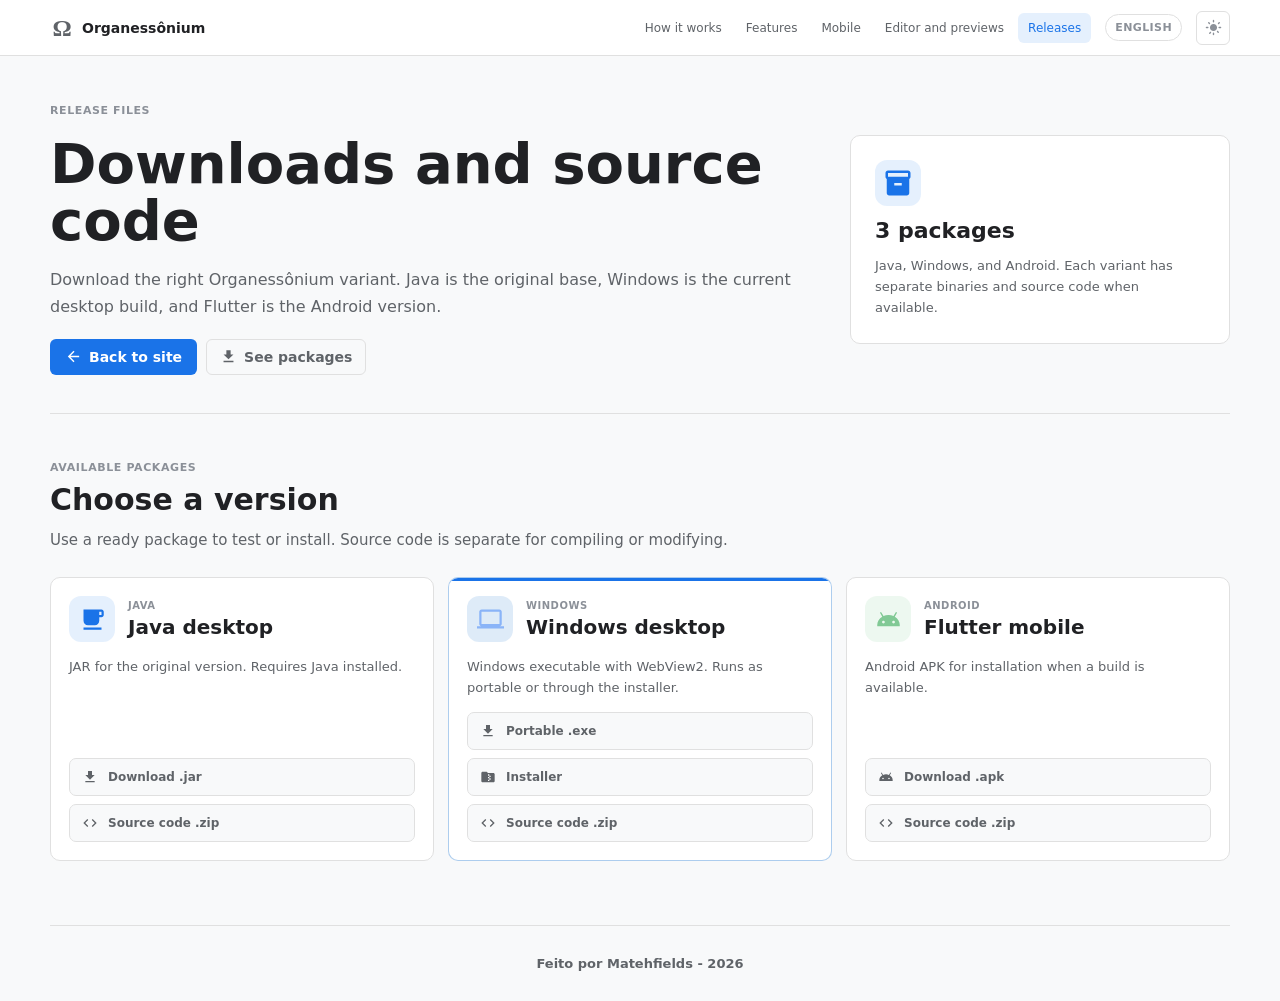
==== commit e148dc39: "Add files via upload" ====
--- a/releases.html
+++ b/releases.html
@@ -116,13 +116,13 @@
                         <h3 data-i18n="releaseFlutterTitle">Mobile Flutter</h3>
                     </div>
                 </div>
-                <p data-i18n="releaseFlutterText">APK Android gerado a partir do projeto organessonium-flutter.</p>
+                <p data-i18n="releaseFlutterText">APK Android para instalação quando houver build disponível.</p>
                 <div class="release-download-list" aria-label="Downloads Flutter" data-i18n-attr="aria-label:releaseFlutterDownloads">
                     <a href="https://github.com/Matehfields/Organessonium/releases/latest/download/Organessonium.apk" download>
                         <span data-icon="android" data-size="16"></span>
                         <span data-i18n="downloadApk">Download .apk</span>
                     </a>
-                    <a href="https://github.com/Matehfields/Organessonium/releases/latest/download/Organessonium-flutter-source.zip" download>
+                    <a href="https://github.com/Matehfields/Organessonium/releases/latest/download/Organessonium-android-source.zip" download>
                         <span data-icon="code" data-size="16"></span>
                         <span data-i18n="downloadSource">Código fonte .zip</span>
                     </a>
--- a/css/style.css
+++ b/css/style.css
@@ -91,15 +91,15 @@
 }
 .logo-omega{
     width:24px;
-    height:24px;
-    flex:0 0 24px;
-    display:inline-block;
-    color:var(--text-secondary);
-    background:currentColor;
-    -webkit-mask:url('../images/logo.png') center/contain no-repeat;
-    mask:url('../images/logo.png') center/contain no-repeat;
-    font-size:0;
-    line-height:0;
+    min-width:24px;
+    display:inline-flex;
+    align-items:center;
+    justify-content:center;
+    color:var(--text-secondary);
+    font-family:Georgia,'Times New Roman',serif;
+    font-size:24px;
+    font-weight:900;
+    line-height:1;
 }
 .site-nav{
     display:flex;
@@ -257,7 +257,9 @@
 .site-editor-preview,
 .site-editor-preview *,
 .site-preview-list,
-.site-preview-list *{
+.site-preview-list *,
+.site-phone-shot,
+.site-phone-shot *{
     box-sizing:border-box;
 }
 .site-product-shot :where(article,div,span,small,strong,footer,button),
@@ -265,6 +267,13 @@
 .site-preview-list :where(article,div,span,h3,p){
     font-family:'Segoe UI',system-ui,sans-serif;
     letter-spacing:0;
+}
+.site-product-shot .logo-omega,
+.site-editor-preview .logo-omega,
+.site-phone-shot .logo-omega{
+    font-family:Georgia,'Times New Roman',serif;
+    font-weight:900;
+    line-height:1;
 }
 /* Site-only app mockup. Keep these classes prefixed so the public site does not depend on app CSS. */
 .site-product-shot{
@@ -594,7 +603,7 @@
     font-size:13px;
     font-weight:800;
 }
-.site-editor-brand .logo-omega{width:21px;height:21px;flex-basis:21px;}
+.site-editor-brand .logo-omega{width:21px;min-width:21px;font-size:21px;}
 .site-editor-search{
     min-width:0;
     height:34px;
@@ -826,7 +835,7 @@
 }
 .site-phone-screen{
     position:relative;
-    min-height:640px;
+    min-height:700px;
     border:1px solid var(--border);
     border-radius:22px;
     background:var(--bg);
@@ -842,10 +851,25 @@
     font-weight:700;
     padding:0 16px;
 }
+.site-phone-system{
+    display:flex;
+    align-items:center;
+    gap:8px;
+}
+.site-phone-battery{
+    display:flex;
+    align-items:center;
+    gap:3px;
+}
+.site-phone-battery span:first-child{
+    color:var(--text-secondary);
+    font-size:10px;
+    font-weight:800;
+}
 .site-phone-searchbar{
     height:56px;
     display:grid;
-    grid-template-columns:34px minmax(0,1fr) 28px;
+    grid-template-columns:34px minmax(0,1fr) 34px;
     align-items:center;
     gap:9px;
     border:1px solid var(--border);
@@ -876,23 +900,36 @@
     align-items:center;
     justify-content:center;
 }
-.site-phone-searchbar .logo-omega{width:24px;height:24px;color:var(--text-muted);}
-.site-phone-heading{
-    display:flex;
-    align-items:flex-end;
-    justify-content:space-between;
-    padding:0 16px 10px;
-}
-.site-phone-heading span{
-    color:var(--text-primary);
-    font-size:20px;
-    font-weight:800;
-}
-.site-phone-heading small{
+.site-phone-searchbar .logo-omega{
+    width:34px;
+    min-width:34px;
     color:var(--text-muted);
-    font-size:11px;
+    font-size:34px;
+}
+.site-phone-controls{
+    display:flex;
+    justify-content:center;
+    gap:8px;
+    padding:0 12px 14px;
+}
+.site-phone-controls button{
+    min-width:0;
+    height:36px;
+    display:flex;
+    align-items:center;
+    justify-content:center;
+    gap:7px;
+    border:1px solid var(--border);
+    border-radius:10px;
+    background:var(--surface);
+    color:var(--text-secondary);
+    font-size:12px;
     font-weight:700;
-    text-transform:uppercase;
+    padding:0 12px;
+}
+.site-phone-controls button.active{
+    border-color:rgba(74,144,217,.45);
+    color:var(--accent);
 }
 .site-phone-grid{
     display:grid;
@@ -988,18 +1025,34 @@
     font-weight:800;
 }
 .site-mobile-notes{
+    align-self:center;
     display:grid;
     grid-template-columns:1fr;
-    gap:10px;
+    grid-template-rows:repeat(3,auto);
+    align-content:center;
+    gap:58px;
 }
 .site-mobile-notes article{
+    position:relative;
     display:grid;
     grid-template-columns:34px minmax(0,1fr);
     gap:12px;
     border:1px solid var(--border);
     border-radius:8px;
     background:var(--surface);
+    min-height:118px;
+    align-content:center;
     padding:16px;
+}
+.site-mobile-notes article:not(:last-child)::after{
+    content:"";
+    position:absolute;
+    left:0;
+    right:0;
+    bottom:-30px;
+    height:1px;
+    background:var(--border);
+    pointer-events:none;
 }
 .site-mobile-notes article > span{
     width:34px;
@@ -1171,7 +1224,7 @@
 
 :focus-visible{outline:2px solid var(--accent);outline-offset:2px;}
 
-@media (max-width:1040px){
+@media (max-width:900px){
     .site-nav{display:none;}
     .hero-section{
         min-height:auto;
@@ -1184,23 +1237,17 @@
     .site-preview-list{align-self:start;align-content:start;grid-template-rows:none;}
     .site-editor-toolbar{justify-content:flex-start;overflow-x:auto;}
     .site-mobile-layout{grid-template-columns:1fr;}
-    .site-mobile-notes{grid-template-columns:repeat(3,minmax(0,1fr));}
+    .site-mobile-notes{
+        align-self:stretch;
+        grid-template-columns:1fr;
+        gap:14px;
+        align-content:start;
+    }
+    .site-mobile-notes article:not(:last-child)::after{
+        display:none;
+    }
     .release-hero{grid-template-columns:1fr;min-height:auto;padding-top:38px;}
     .release-grid{grid-template-columns:1fr;}
-}
-
-@media (hover:none) and (pointer:coarse){
-    .site-nav{display:none;}
-    .hero-section{
-        min-height:auto;
-        grid-template-columns:1fr;
-        padding-top:34px;
-    }
-    .site-product-shot{min-height:500px;}
-    .site-editor-layout{grid-template-columns:1fr;}
-    .site-preview-list{align-self:start;align-content:start;grid-template-rows:none;}
-    .site-editor-toolbar{justify-content:flex-start;overflow-x:auto;}
-    .site-mobile-layout{grid-template-columns:1fr;}
 }
 
 @media (max-width:700px){
@@ -1246,27 +1293,27 @@
     .site-mock-status{font-size:10px;}
     .site-mock-status span:last-child{display:inline;}
     .site-selection-bar{
-        grid-template-columns:minmax(0,1fr) 28px;
-        grid-template-areas:
-            "count close"
-            "actions actions";
-        width:calc(100% - 20px);
+        grid-template-columns:minmax(88px,1fr) auto 28px;
+        grid-template-areas:"count actions close";
+        width:min(360px,calc(100% - 20px));
+        min-height:48px;
         bottom:12px;
-        row-gap:8px;
+        row-gap:0;
     }
     .site-selection-count{grid-area:count;}
     .site-selection-actions{
         grid-area:actions;
         display:flex;
-        justify-content:flex-start;
+        justify-content:flex-end;
         overflow:hidden;
     }
     .site-selection-actions button{
-        height:28px;
-        gap:4px;
-        padding:0 8px;
-        font-size:11px;
-    }
+        width:32px;
+        height:30px;
+        gap:0;
+        padding:0;
+    }
+    .site-selection-actions button span:last-child{display:none;}
     .site-selection-close{grid-area:close;}
     .content-band{padding:46px 0;}
     .hero-section + .content-band{padding-top:28px;}
@@ -1293,7 +1340,7 @@
         padding:8px;
     }
     .site-phone-screen{
-        min-height:594px;
+        min-height:650px;
         border-radius:18px;
     }
     .site-phone-grid{
